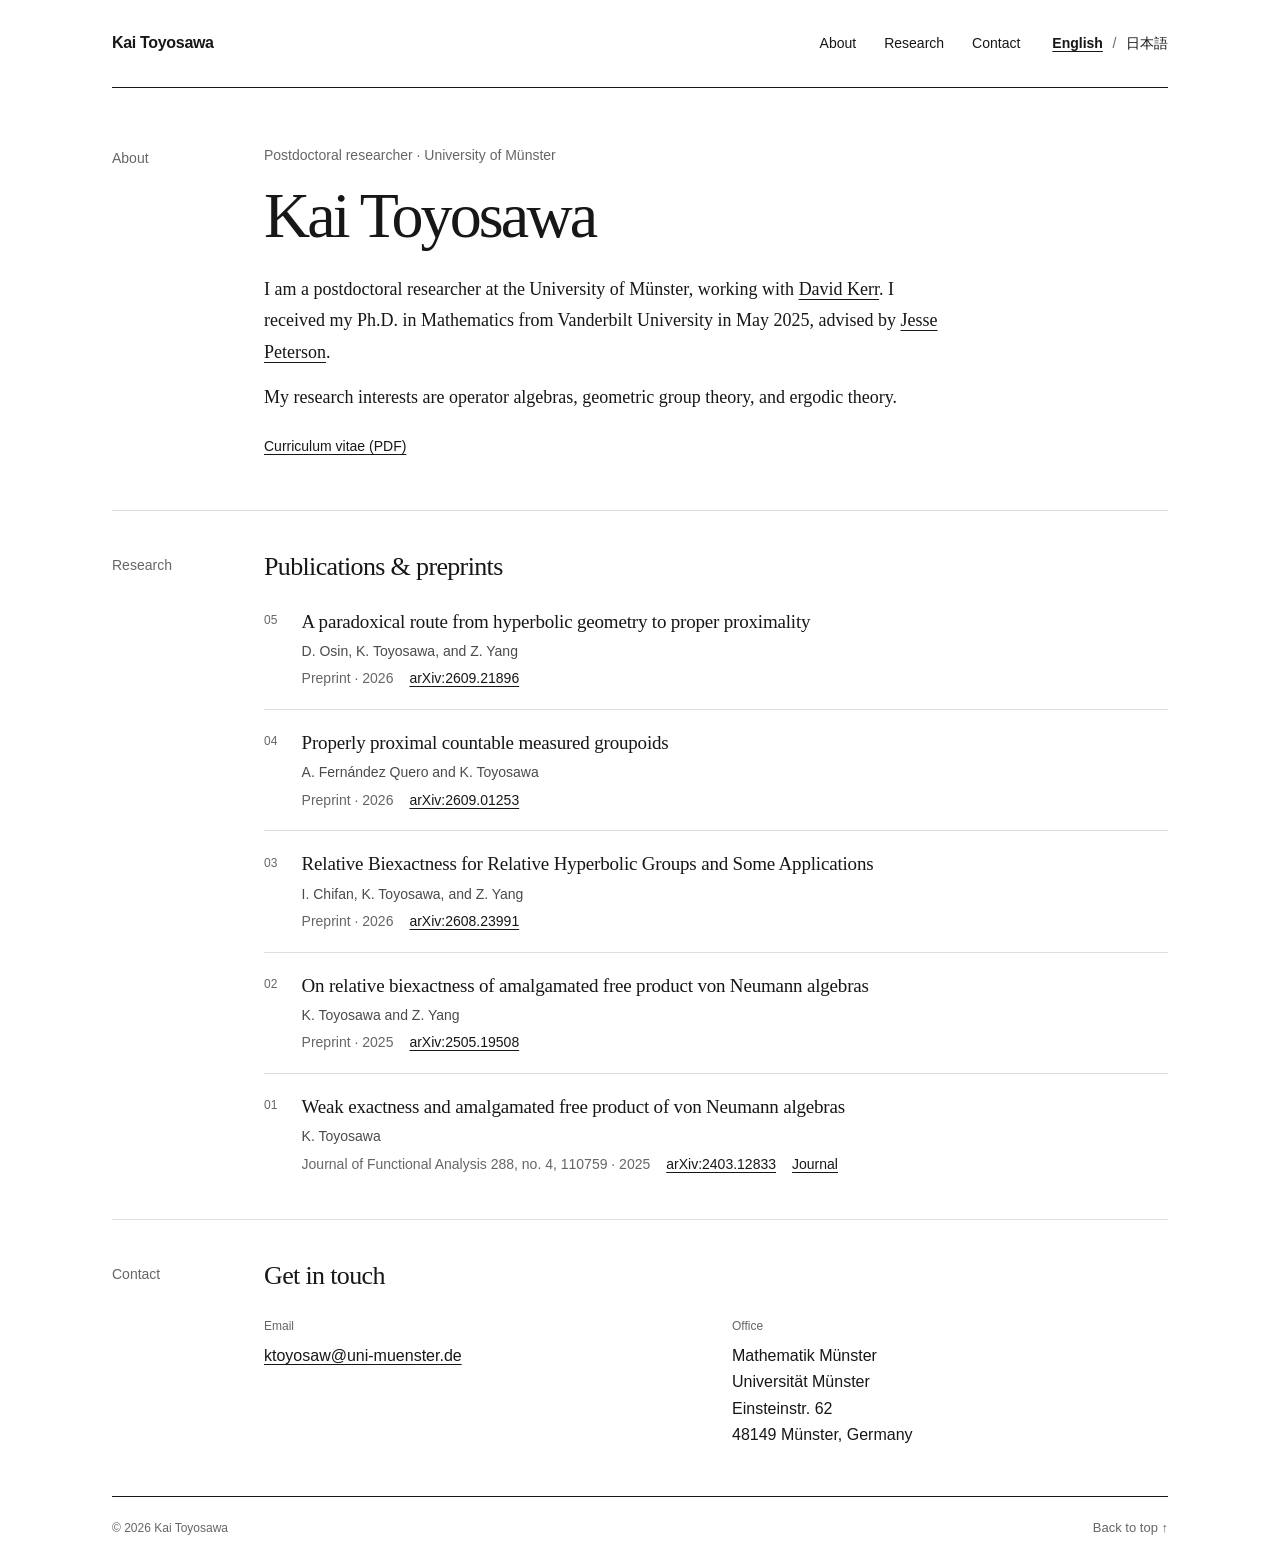
==== index.html @ e0c01a82 "Connect English and Japanese versions with language navigation" ====
<!doctype html>
<html lang="en">
<head>
  <meta charset="utf-8">
  <meta name="viewport" content="width=device-width, initial-scale=1">
  <meta name="description" content="Kai Toyosawa, postdoctoral researcher at the University of Münster. Research in operator algebras, geometric group theory, and ergodic theory.">
  <meta name="color-scheme" content="light">
  <link rel="canonical" href="https://kaitoyosawa.github.io/">
  <link rel="alternate" hreflang="en" href="https://kaitoyosawa.github.io/">
  <link rel="alternate" hreflang="ja" href="https://kaitoyosawa.github.io/ja/">
  <link rel="alternate" hreflang="x-default" href="https://kaitoyosawa.github.io/">
  <title>Kai Toyosawa — Personal website</title>
  <link rel="icon" type="image/svg+xml" href="data:image/svg+xml,%3Csvg xmlns='http://www.w3.org/2000/svg' viewBox='0 0 32 32'%3E%3Crect width='32' height='32' fill='%23111'/%3E%3Cpath d='M9 7v18M23 7L10 18m6-6 8 13' stroke='white' stroke-width='2.5' fill='none'/%3E%3C/svg%3E">
  <link rel="stylesheet" href="styles.css?v=20261014-1">
  <script src="content.js?v=20260924-2" defer></script>
  <script src="site.js?v=20261014-1" defer></script>
</head>
<body>
  <a class="skip-link" href="#main">Skip to content</a>
  <div class="page-shell">
    <header class="site-header">
      <a class="wordmark" href="#about" id="site-name">Kai Toyosawa</a>
      <div class="header-actions">
        <nav aria-label="Main navigation">
          <a href="#about">About</a>
          <a href="#research">Research</a>
          <a href="#contact">Contact</a>
        </nav>
        <nav class="language-switch" aria-label="Language">
          <a href="./" lang="en" hreflang="en" aria-current="page">English</a>
          <span aria-hidden="true">/</span>
          <a href="ja/" lang="ja" hreflang="ja" data-language-link>日本語</a>
        </nav>
      </div>
    </header>
    <main id="main">
      <section id="about" class="intro" aria-labelledby="name">
        <div class="section-label">About</div>
        <div class="section-body">
          <div class="intro-heading">
            <div>
              <p class="eyebrow" id="affiliation">Postdoctoral researcher · University of Münster</p>
              <h1 id="name">Kai Toyosawa</h1>
            </div>
            <img id="portrait" class="portrait" alt="" hidden>
          </div>
          <div class="bio" id="bio">
            <p>I am a postdoctoral researcher at the University of Münster, working with <a href="http://dgkerr.com">David Kerr</a>. I received my Ph.D. in Mathematics from Vanderbilt University in May 2025, advised by <a href="https://www.math.uwaterloo.ca/~j37peter/">Jesse Peterson</a>.</p>
            <p>My research interests are operator algebras, geometric group theory, and ergodic theory.</p>
          </div>
          <div class="profile-links" id="profile-links"><a href="cv.pdf?v=20260924">Curriculum vitae (PDF)</a></div>
        </div>
      </section>
      <section id="research" class="content-section" aria-labelledby="research-heading">
        <div class="section-label">Research</div>
        <div class="section-body">
          <div class="section-title-row">
            <h2 id="research-heading">Publications &amp; preprints</h2>
          </div>
          <ol class="publications" id="publications" reversed>
            <li class="publication"><span class="paper-number" aria-hidden="true">05</span><div><h3>A paradoxical route from hyperbolic geometry to proper proximality</h3><p class="paper-authors">D. Osin, K. Toyosawa, and Z. Yang</p><div class="paper-meta"><span class="paper-venue">Preprint · 2026</span><div class="paper-links"><a href="https://arxiv.org/abs/2609.21896">arXiv:2609.21896</a></div></div></div></li>
            <li class="publication"><span class="paper-number" aria-hidden="true">04</span><div><h3>Properly proximal countable measured groupoids</h3><p class="paper-authors">A. Fernández Quero and K. Toyosawa</p><div class="paper-meta"><span class="paper-venue">Preprint · 2026</span><div class="paper-links"><a href="https://arxiv.org/abs/2609.01253">arXiv:2609.01253</a></div></div></div></li>
            <li class="publication"><span class="paper-number" aria-hidden="true">03</span><div><h3>Relative Biexactness for Relative Hyperbolic Groups and Some Applications</h3><p class="paper-authors">I. Chifan, K. Toyosawa, and Z. Yang</p><div class="paper-meta"><span class="paper-venue">Preprint · 2026</span><div class="paper-links"><a href="https://arxiv.org/abs/2608.23991">arXiv:2608.23991</a></div></div></div></li>
            <li class="publication"><span class="paper-number" aria-hidden="true">02</span><div><h3>On relative biexactness of amalgamated free product von Neumann algebras</h3><p class="paper-authors">K. Toyosawa and Z. Yang</p><div class="paper-meta"><span class="paper-venue">Preprint · 2025</span><div class="paper-links"><a href="https://arxiv.org/abs/2505.19508">arXiv:2505.19508</a></div></div></div></li>
            <li class="publication"><span class="paper-number" aria-hidden="true">01</span><div><h3>Weak exactness and amalgamated free product of von Neumann algebras</h3><p class="paper-authors">K. Toyosawa</p><div class="paper-meta"><span class="paper-venue">Journal of Functional Analysis 288, no. 4, 110759 · 2025</span><div class="paper-links"><a href="https://arxiv.org/abs/2403.12833">arXiv:2403.12833</a><a href="https://doi.org/10.1016/j.jfa.2024.110759">Journal</a></div></div></div></li>
          </ol>
        </div>
      </section>
      <section id="contact" class="content-section contact-section" aria-labelledby="contact-heading">
        <div class="section-label">Contact</div>
        <div class="section-body">
          <h2 id="contact-heading">Get in touch</h2>
          <div class="contact-grid" id="contact-details">
            <div><span class="contact-label">Email</span><p><a href="mailto:ktoyosaw@uni-muenster.de">ktoyosaw@uni-muenster.de</a></p></div>
            <div><span class="contact-label">Office</span><p>Mathematik Münster<br>Universität Münster<br>Einsteinstr. 62<br>48149 Münster, Germany</p></div>
          </div>
        </div>
      </section>
    </main>
    <footer class="site-footer">
      <span id="copyright">© 2026 Kai Toyosawa</span>
      <span class="draft-note" id="draft-note" hidden>Design draft · Sample text</span>
      <a href="#about">Back to top <span aria-hidden="true">↑</span></a>
    </footer>
  </div>
</body>
</html>
---- styles.css ----
:root{--ink:#171717;--muted:#666;--rule:#dedede;--paper:#fff;--serif:Georgia,'Times New Roman',serif;--sans:Arial,Helvetica,sans-serif;--label-width:7rem;--column-gap:2.5rem}
*{box-sizing:border-box}
html{scroll-behavior:smooth;scroll-padding-top:1.5rem}
body{margin:0;background:var(--paper);color:var(--ink);font-family:var(--sans);font-size:1rem;line-height:1.65;-webkit-font-smoothing:antialiased}
a{color:inherit;text-underline-offset:.2em;text-decoration-thickness:1px}
a:hover{text-decoration-thickness:2px}
a:focus-visible{outline:2px solid var(--ink);outline-offset:4px}
::selection{background:var(--ink);color:var(--paper)}
[hidden]{display:none!important}
.skip-link{position:absolute;left:1rem;top:-5rem;background:var(--ink);color:#fff;padding:.75rem 1rem;z-index:2}
.skip-link:focus{top:1rem}
.page-shell{width:min(100% - 5rem,66rem);margin:0 auto}
.site-header{min-height:5.5rem;display:flex;align-items:center;justify-content:space-between;gap:2rem;border-bottom:1px solid var(--ink)}
.wordmark{font-size:1rem;font-weight:600;text-decoration:none;letter-spacing:-.02em}
nav{display:flex;gap:1.75rem;font-size:.875rem}
nav a{text-decoration:none;padding:.5rem 0}
nav a:hover{text-decoration:underline}
.header-actions{display:flex;align-items:center;justify-content:flex-end;gap:1rem 2rem;flex-wrap:wrap}
.language-switch{gap:.6rem;align-items:center;white-space:nowrap}
.language-switch span{color:var(--muted)}
.language-switch a[aria-current="page"]{font-weight:600;text-decoration:underline}
html:lang(ja){--sans:Arial,Helvetica,'Yu Gothic','Hiragino Kaku Gothic ProN',Meiryo,sans-serif;--serif:Georgia,'Times New Roman','Yu Mincho','Hiragino Mincho ProN',serif}
html:lang(ja) .bio{line-height:1.95;line-break:strict;overflow-wrap:anywhere}
html:lang(ja) h1,html:lang(ja) h2{letter-spacing:0}
.intro,.content-section{display:grid;grid-template-columns:var(--label-width) minmax(0,1fr);column-gap:var(--column-gap)}
.intro{padding:3.5rem 0 3.25rem}
.section-label{font-size:.875rem;display:flex;gap:1rem;align-items:baseline;padding-top:.2rem;color:var(--muted)}
.section-body{min-width:0}
.intro-heading{display:flex;align-items:flex-start;justify-content:space-between;gap:1.5rem}
.eyebrow{margin:0 0 .85rem;font-size:.875rem;color:var(--muted)}
h1{font-family:var(--serif);font-weight:400;font-size:clamp(2.625rem,5.2vw,4rem);line-height:1.08;letter-spacing:-.045em;margin:0 0 1.5rem;overflow-wrap:anywhere}
.portrait{width:6.75rem;aspect-ratio:4/5;object-fit:cover;filter:grayscale(100%);flex-shrink:0}
.bio{font-family:var(--serif);font-size:1.125rem;line-height:1.75;max-width:43rem}
.bio p{margin:0 0 .85rem}.bio p:last-child{margin-bottom:0}
.profile-links{display:flex;flex-wrap:wrap;gap:.45rem 1.25rem;font-size:.875rem;margin-top:1.35rem}
.content-section{padding:2.5rem 0 2.75rem;border-top:1px solid var(--rule)}
h2{font-family:var(--serif);font-size:1.625rem;font-weight:400;letter-spacing:-.025em;line-height:1.25;margin:0 0 1.5rem}
.publications{list-style:none;padding:0;margin:0}
.publication{display:grid;grid-template-columns:1.45rem minmax(0,1fr);gap:.9rem;padding:1.2rem 0;border-top:1px solid var(--rule)}
.publication:first-child{padding-top:0;border-top:0}
.publication:last-child{padding-bottom:0}
.paper-number{color:var(--muted);font-size:.75rem;padding-top:.2rem;font-variant-numeric:tabular-nums}
h3{font-family:var(--serif);font-weight:400;font-size:1.1875rem;line-height:1.45;margin:0 0 .35rem;letter-spacing:-.01em;overflow-wrap:anywhere}
.publication p{margin:.25rem 0;font-size:.875rem;line-height:1.55;overflow-wrap:anywhere}
.paper-authors{color:#4b4b4b}.paper-venue{color:var(--muted)}
.paper-meta{display:flex;flex-wrap:wrap;align-items:baseline;gap:.25rem 1rem;margin-top:.3rem;font-size:.875rem;line-height:1.6;overflow-wrap:anywhere}
.paper-links{display:flex;flex-wrap:wrap;gap:.25rem 1rem;margin:0;font-size:inherit;line-height:inherit}
.contact-section{padding-bottom:3rem}
.contact-grid{display:grid;grid-template-columns:1fr 1fr;gap:2rem}
.contact-label{display:block;font-size:.75rem;color:var(--muted);margin-bottom:.4rem}
.contact-grid p{margin:0;font-size:1rem;overflow-wrap:anywhere;white-space:pre-line}
.site-footer{border-top:1px solid var(--ink);padding:1.25rem 0 1.75rem;display:flex;justify-content:space-between;align-items:baseline;gap:1rem;flex-wrap:wrap;font-size:.75rem;color:var(--muted)}
.site-footer a{text-decoration:none;font-size:.8125rem}.site-footer a:hover{text-decoration:underline}
.draft-note{border:1px solid var(--rule);padding:.15rem .5rem}
@media(max-width:800px){:root{--label-width:5rem;--column-gap:1.5rem}.page-shell{width:calc(100% - 3rem)}.intro{padding-top:3rem}.contact-grid{gap:1.5rem}.portrait{width:5.5rem}}
@media(max-width:600px){html{scroll-padding-top:1rem}.page-shell{width:calc(100% - 2.5rem)}.site-header{min-height:5rem;gap:.5rem 1rem;flex-wrap:wrap;padding:1rem 0}nav{gap:1.2rem;font-size:.875rem}.intro,.content-section{grid-template-columns:1fr;row-gap:1.1rem}.intro{padding:2.25rem 0 2.5rem}.section-label{gap:.75rem;padding-top:0}.intro-heading{gap:1rem}h1{font-size:3rem;margin-bottom:1.35rem}.eyebrow{font-size:.875rem;margin-bottom:.75rem}h2{font-size:1.5rem;margin-bottom:1.25rem}.content-section{padding:2rem 0 2.25rem}.publication{gap:.6rem;grid-template-columns:1.2rem minmax(0,1fr);padding:1.1rem 0}.paper-meta{column-gap:.75rem}.contact-grid{grid-template-columns:1fr;gap:1.5rem}.site-footer{gap:.75rem}.draft-note{order:3}.portrait{width:4.5rem}}
@media(prefers-reduced-motion:reduce){html{scroll-behavior:auto}}
@media(max-width:600px){.header-actions{width:100%;justify-content:space-between;gap:.5rem 1rem}.language-switch{gap:.5rem}}
@media print{.page-shell{width:100%}nav,.skip-link,.site-footer a,.draft-note{display:none}.site-header{min-height:3rem}.intro{padding:1.5rem 0}.content-section{padding:1rem 0}.publication{break-inside:avoid}a{text-decoration:none}}
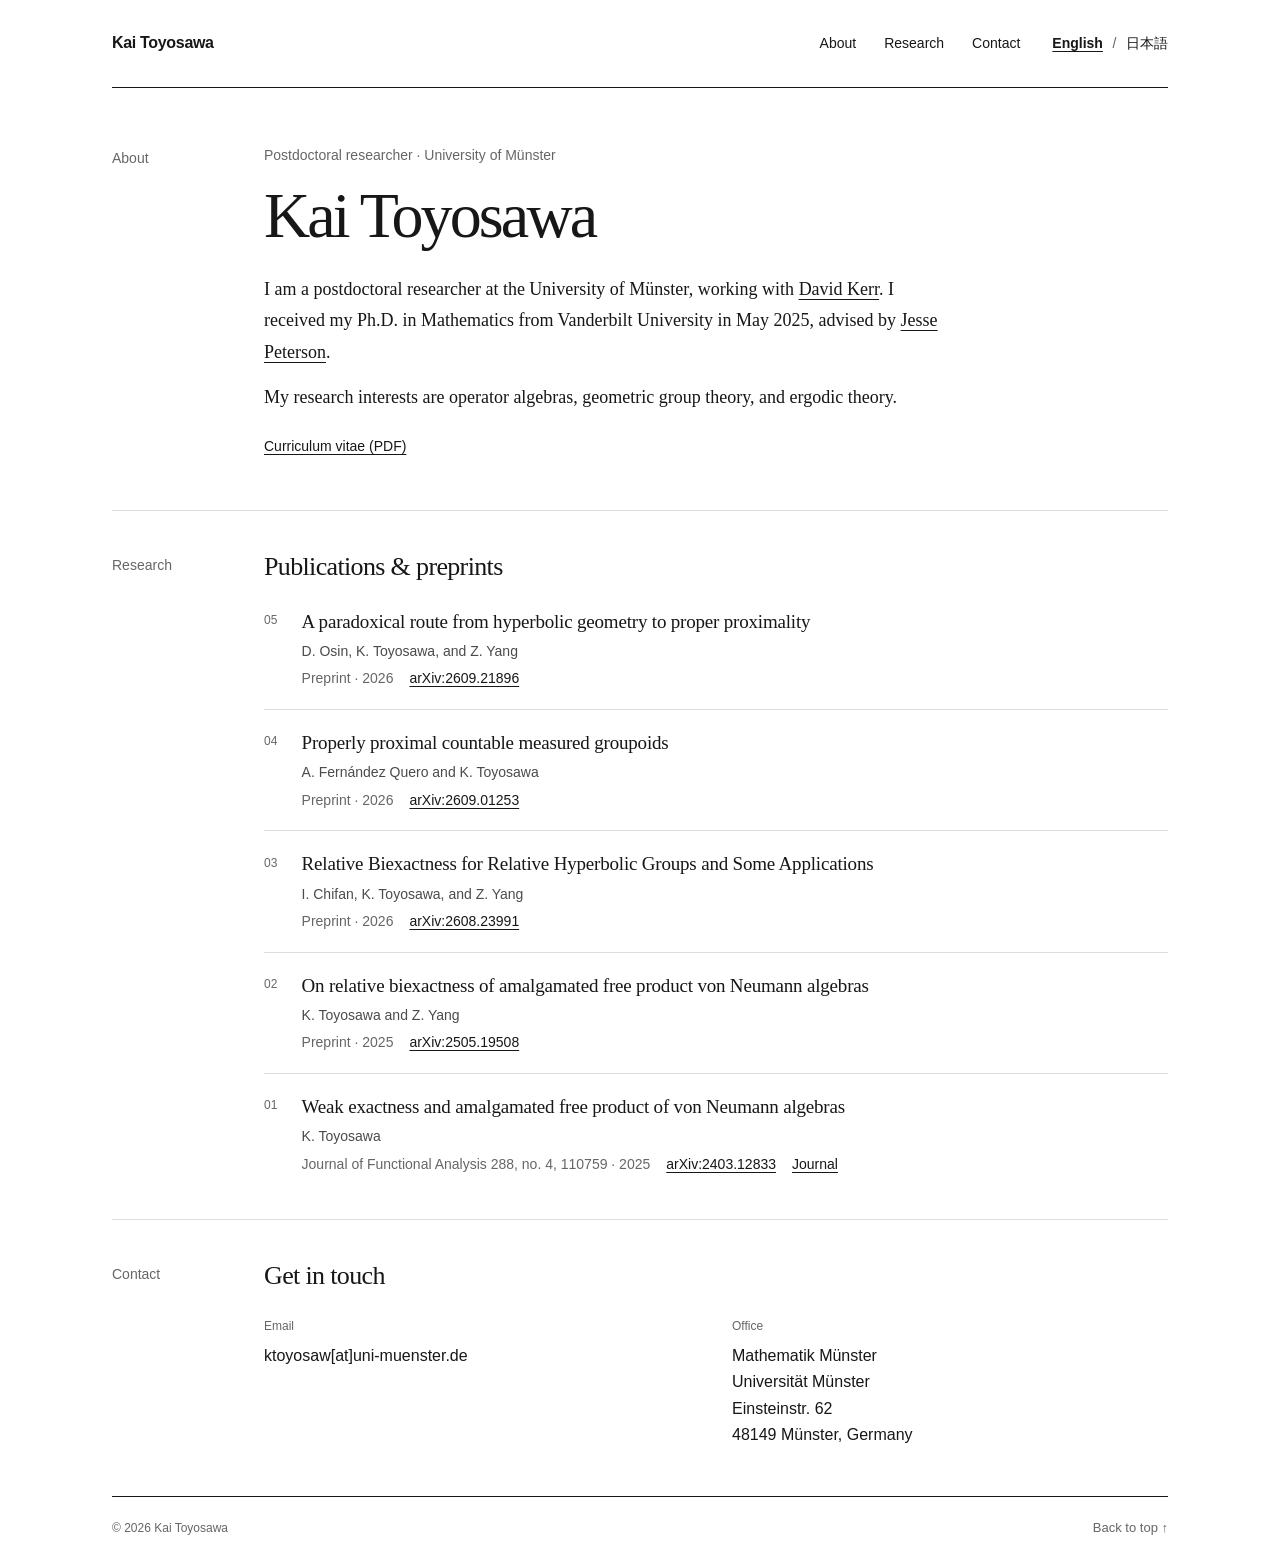
==== commit 4ca25178: "Display contact email using [at] as plain text" ====
--- a/index.html
+++ b/index.html
@@ -11,9 +11,9 @@
   <link rel="alternate" hreflang="x-default" href="https://kaitoyosawa.github.io/">
   <title>Kai Toyosawa — Personal website</title>
   <link rel="icon" type="image/svg+xml" href="data:image/svg+xml,%3Csvg xmlns='http://www.w3.org/2000/svg' viewBox='0 0 32 32'%3E%3Crect width='32' height='32' fill='%23111'/%3E%3Cpath d='M9 7v18M23 7L10 18m6-6 8 13' stroke='white' stroke-width='2.5' fill='none'/%3E%3C/svg%3E">
-  <link rel="stylesheet" href="styles.css?v=20261014-1">
-  <script src="content.js?v=20260924-2" defer></script>
-  <script src="site.js?v=20261014-1" defer></script>
+  <link rel="stylesheet" href="styles.css?v=e0c01a8">
+  <script src="content.js?v=20261014-email" defer></script>
+  <script src="site.js?v=20261014-email" defer></script>
 </head>
 <body>
   <a class="skip-link" href="#main">Skip to content</a>
@@ -71,7 +71,7 @@
         <div class="section-body">
           <h2 id="contact-heading">Get in touch</h2>
           <div class="contact-grid" id="contact-details">
-            <div><span class="contact-label">Email</span><p><a href="mailto:ktoyosaw@uni-muenster.de">ktoyosaw@uni-muenster.de</a></p></div>
+            <div><span class="contact-label">Email</span><p>ktoyosaw[at]uni-muenster.de</p></div>
             <div><span class="contact-label">Office</span><p>Mathematik Münster<br>Universität Münster<br>Einsteinstr. 62<br>48149 Münster, Germany</p></div>
           </div>
         </div>
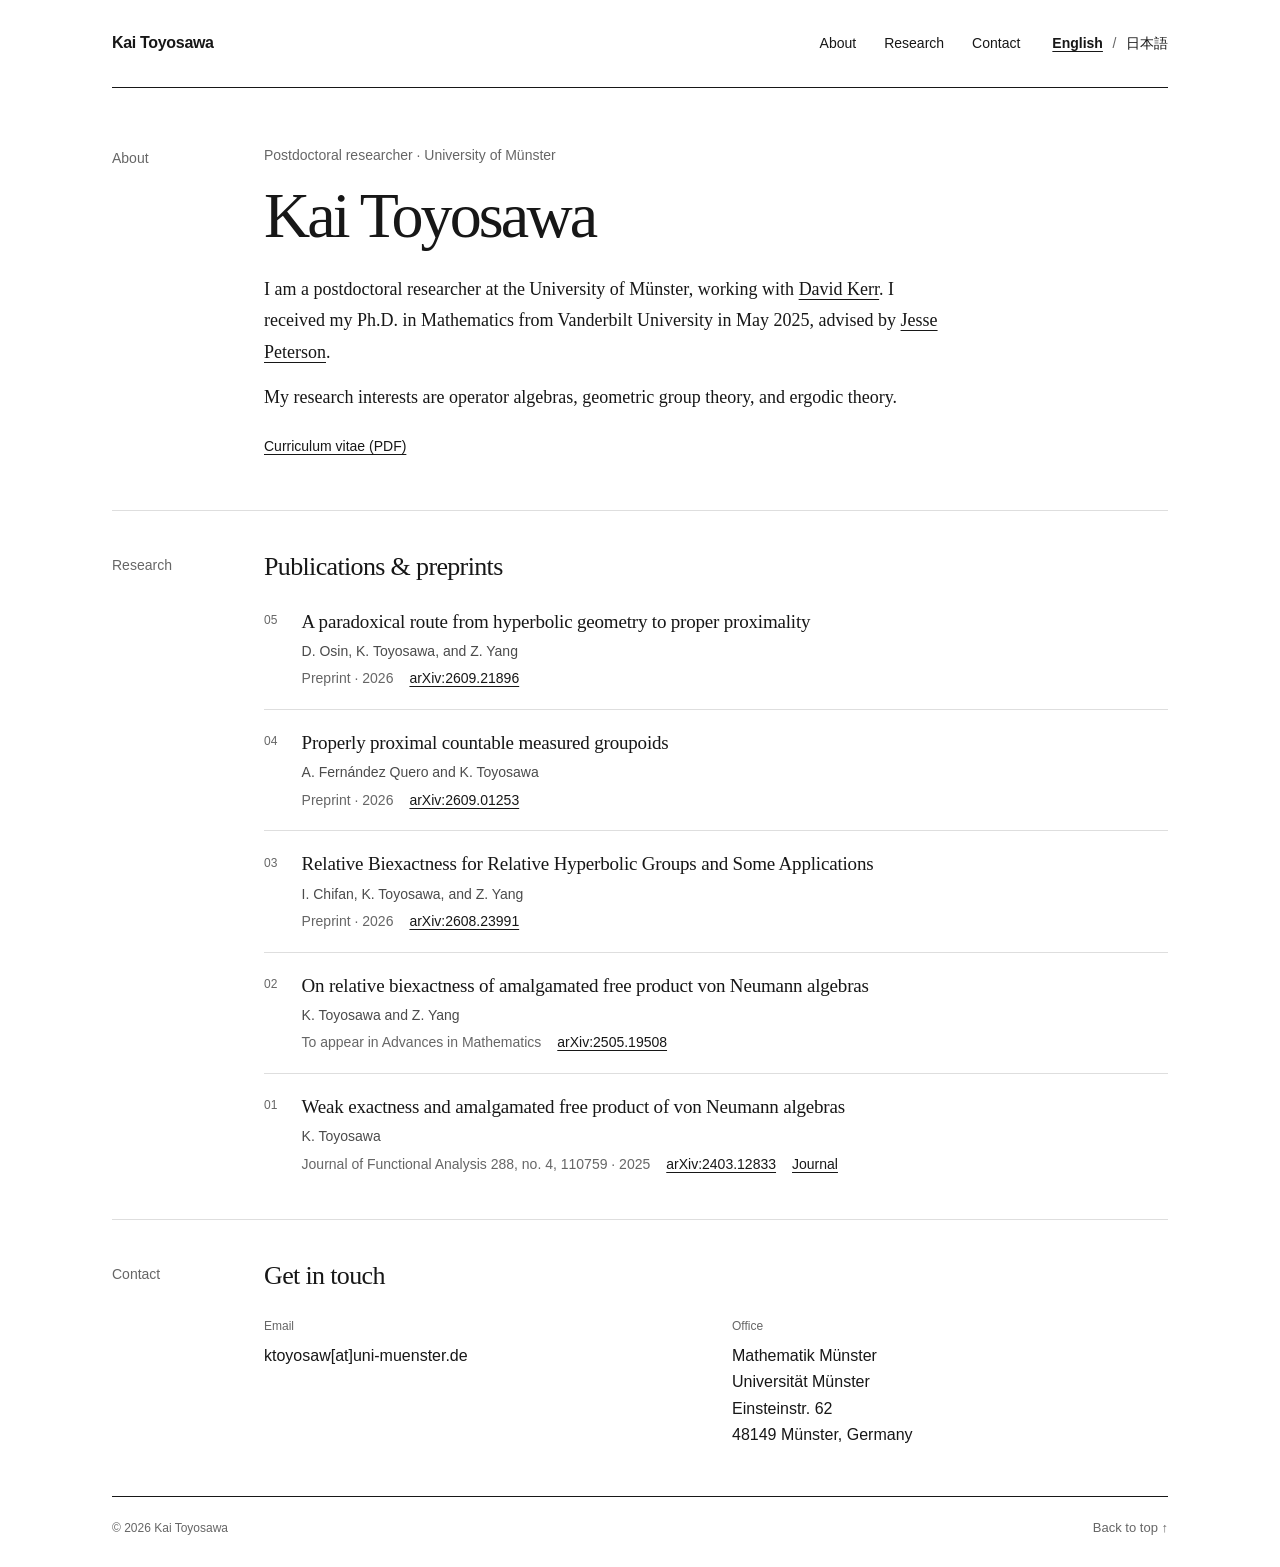
==== commit dcbb8e8b: "Mark relative biexactness paper as to appear" ====
--- a/index.html
+++ b/index.html
@@ -12,7 +12,7 @@
   <title>Kai Toyosawa — Personal website</title>
   <link rel="icon" type="image/svg+xml" href="data:image/svg+xml,%3Csvg xmlns='http://www.w3.org/2000/svg' viewBox='0 0 32 32'%3E%3Crect width='32' height='32' fill='%23111'/%3E%3Cpath d='M9 7v18M23 7L10 18m6-6 8 13' stroke='white' stroke-width='2.5' fill='none'/%3E%3C/svg%3E">
   <link rel="stylesheet" href="styles.css?v=e0c01a8">
-  <script src="content.js?v=20261014-email" defer></script>
+  <script src="content.js?v=20261015-advances" defer></script>
   <script src="site.js?v=20261014-email" defer></script>
 </head>
 <body>
@@ -61,7 +61,7 @@
             <li class="publication"><span class="paper-number" aria-hidden="true">05</span><div><h3>A paradoxical route from hyperbolic geometry to proper proximality</h3><p class="paper-authors">D. Osin, K. Toyosawa, and Z. Yang</p><div class="paper-meta"><span class="paper-venue">Preprint · 2026</span><div class="paper-links"><a href="https://arxiv.org/abs/2609.21896">arXiv:2609.21896</a></div></div></div></li>
             <li class="publication"><span class="paper-number" aria-hidden="true">04</span><div><h3>Properly proximal countable measured groupoids</h3><p class="paper-authors">A. Fernández Quero and K. Toyosawa</p><div class="paper-meta"><span class="paper-venue">Preprint · 2026</span><div class="paper-links"><a href="https://arxiv.org/abs/2609.01253">arXiv:2609.01253</a></div></div></div></li>
             <li class="publication"><span class="paper-number" aria-hidden="true">03</span><div><h3>Relative Biexactness for Relative Hyperbolic Groups and Some Applications</h3><p class="paper-authors">I. Chifan, K. Toyosawa, and Z. Yang</p><div class="paper-meta"><span class="paper-venue">Preprint · 2026</span><div class="paper-links"><a href="https://arxiv.org/abs/2608.23991">arXiv:2608.23991</a></div></div></div></li>
-            <li class="publication"><span class="paper-number" aria-hidden="true">02</span><div><h3>On relative biexactness of amalgamated free product von Neumann algebras</h3><p class="paper-authors">K. Toyosawa and Z. Yang</p><div class="paper-meta"><span class="paper-venue">Preprint · 2025</span><div class="paper-links"><a href="https://arxiv.org/abs/2505.19508">arXiv:2505.19508</a></div></div></div></li>
+            <li class="publication"><span class="paper-number" aria-hidden="true">02</span><div><h3>On relative biexactness of amalgamated free product von Neumann algebras</h3><p class="paper-authors">K. Toyosawa and Z. Yang</p><div class="paper-meta"><span class="paper-venue">To appear in Advances in Mathematics</span><div class="paper-links"><a href="https://arxiv.org/abs/2505.19508">arXiv:2505.19508</a></div></div></div></li>
             <li class="publication"><span class="paper-number" aria-hidden="true">01</span><div><h3>Weak exactness and amalgamated free product of von Neumann algebras</h3><p class="paper-authors">K. Toyosawa</p><div class="paper-meta"><span class="paper-venue">Journal of Functional Analysis 288, no. 4, 110759 · 2025</span><div class="paper-links"><a href="https://arxiv.org/abs/2403.12833">arXiv:2403.12833</a><a href="https://doi.org/10.1016/j.jfa.2024.110759">Journal</a></div></div></div></li>
           </ol>
         </div>
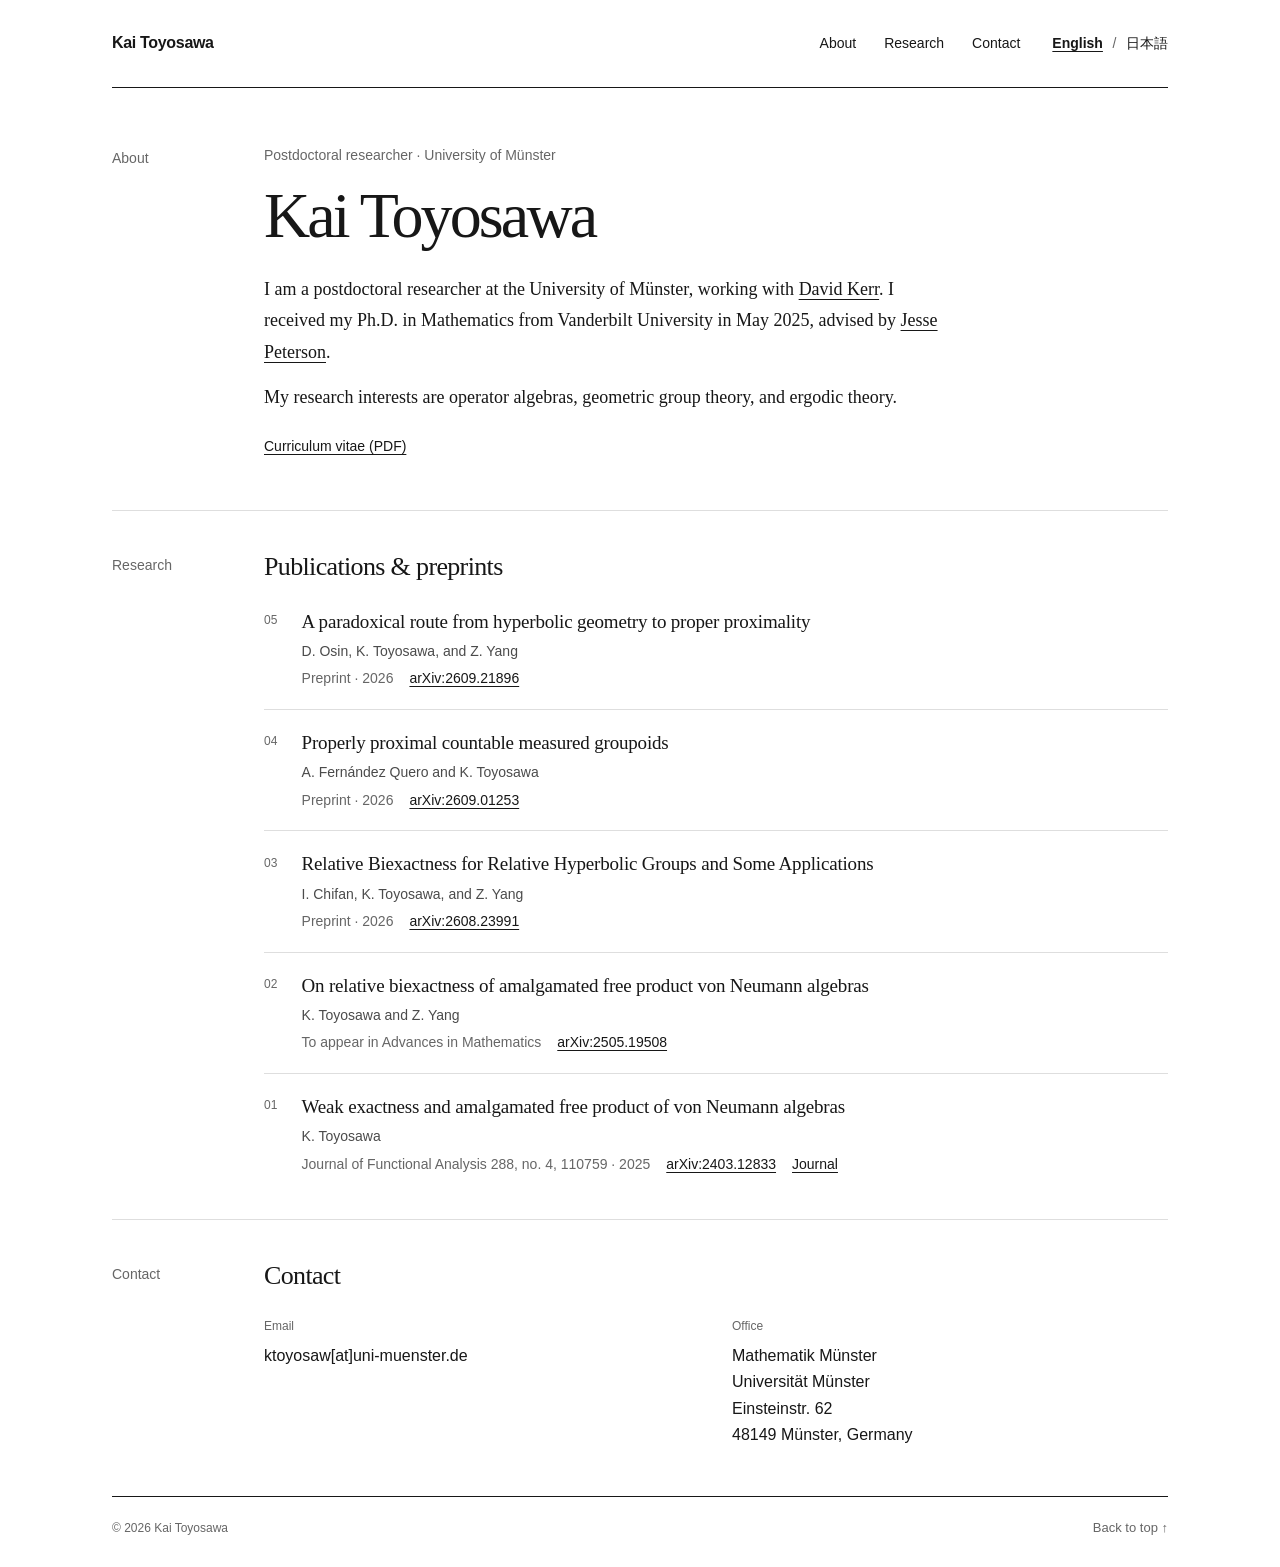
==== commit 0ac6b00d: "Use a neutral Contact heading on the English page" ====
--- a/index.html
+++ b/index.html
@@ -69,7 +69,7 @@
       <section id="contact" class="content-section contact-section" aria-labelledby="contact-heading">
         <div class="section-label">Contact</div>
         <div class="section-body">
-          <h2 id="contact-heading">Get in touch</h2>
+          <h2 id="contact-heading">Contact</h2>
           <div class="contact-grid" id="contact-details">
             <div><span class="contact-label">Email</span><p>ktoyosaw[at]uni-muenster.de</p></div>
             <div><span class="contact-label">Office</span><p>Mathematik Münster<br>Universität Münster<br>Einsteinstr. 62<br>48149 Münster, Germany</p></div>
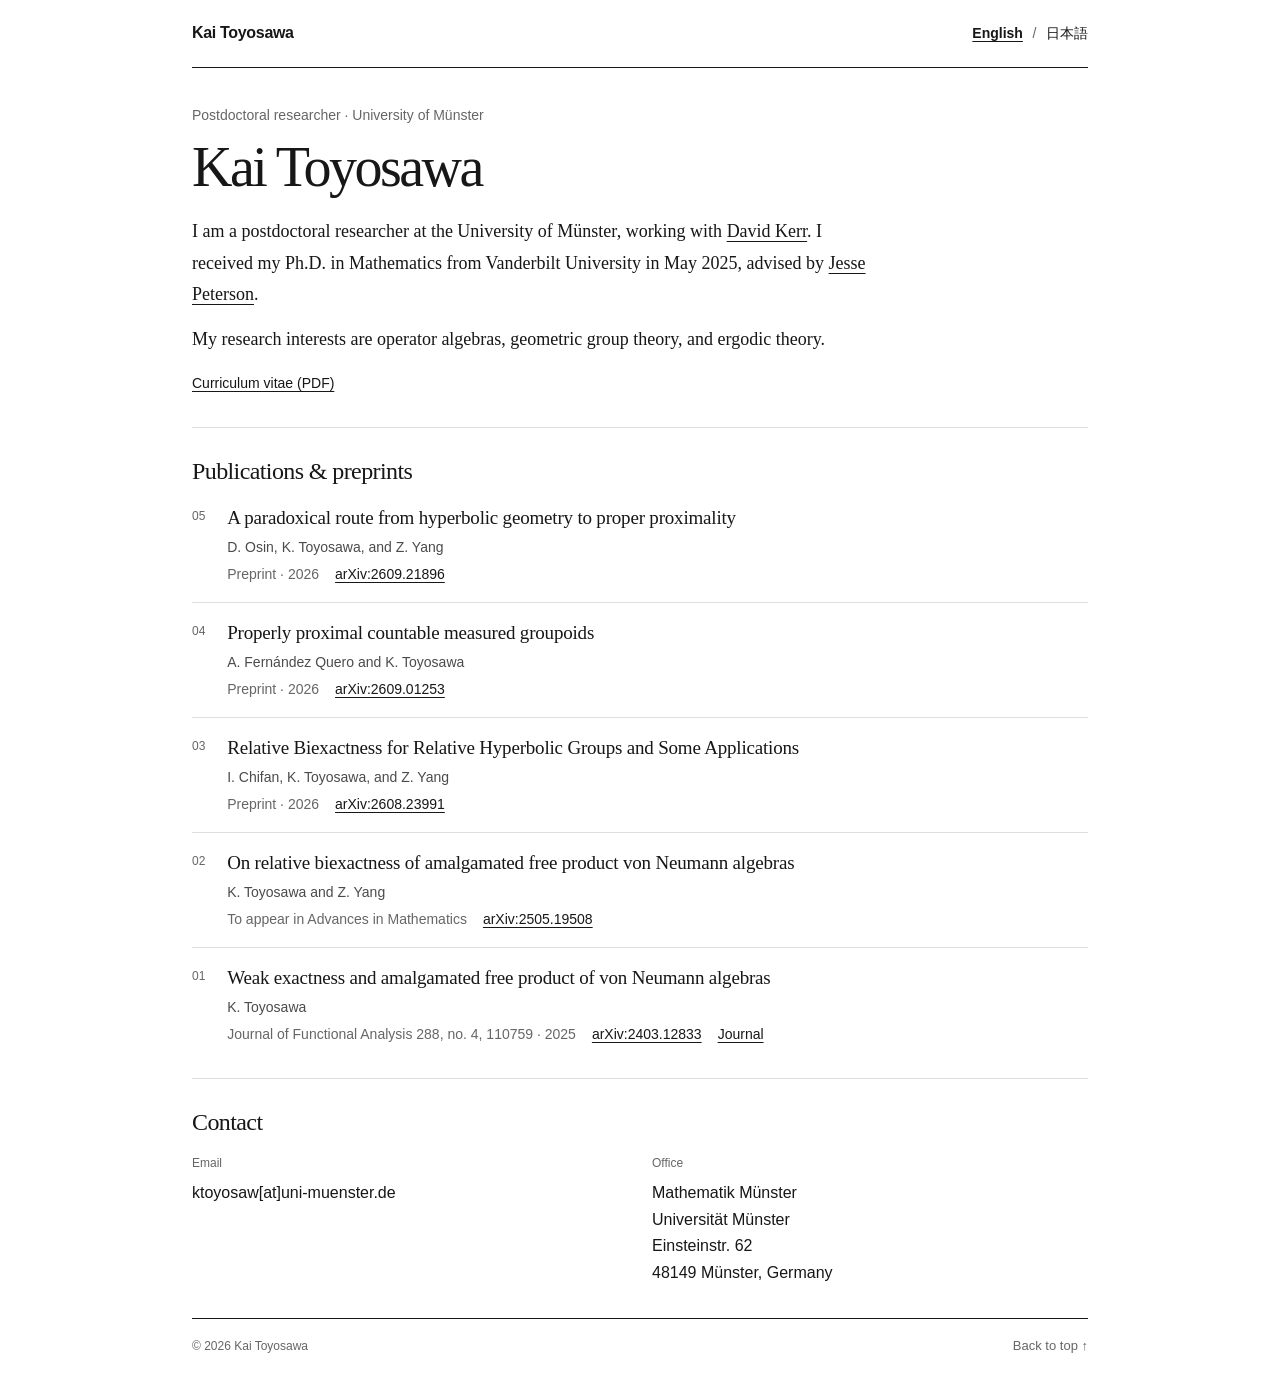
==== commit 660d60e5: "Simplify website layout and navigation" ====
--- a/index.html
+++ b/index.html
@@ -11,9 +11,9 @@
   <link rel="alternate" hreflang="x-default" href="https://kaitoyosawa.github.io/">
   <title>Kai Toyosawa — Personal website</title>
   <link rel="icon" type="image/svg+xml" href="data:image/svg+xml,%3Csvg xmlns='http://www.w3.org/2000/svg' viewBox='0 0 32 32'%3E%3Crect width='32' height='32' fill='%23111'/%3E%3Cpath d='M9 7v18M23 7L10 18m6-6 8 13' stroke='white' stroke-width='2.5' fill='none'/%3E%3C/svg%3E">
-  <link rel="stylesheet" href="styles.css?v=e0c01a8">
-  <script src="content.js?v=20261015-advances" defer></script>
-  <script src="site.js?v=20261014-email" defer></script>
+  <link rel="stylesheet" href="styles.css?v=20261022-compact">
+  <script src="content.js?v=20261022-compact" defer></script>
+  <script src="site.js?v=20261022-compact" defer></script>
 </head>
 <body>
   <a class="skip-link" href="#main">Skip to content</a>
@@ -21,11 +21,6 @@
     <header class="site-header">
       <a class="wordmark" href="#about" id="site-name">Kai Toyosawa</a>
       <div class="header-actions">
-        <nav aria-label="Main navigation">
-          <a href="#about">About</a>
-          <a href="#research">Research</a>
-          <a href="#contact">Contact</a>
-        </nav>
         <nav class="language-switch" aria-label="Language">
           <a href="./" lang="en" hreflang="en" aria-current="page">English</a>
           <span aria-hidden="true">/</span>
@@ -35,7 +30,6 @@
     </header>
     <main id="main">
       <section id="about" class="intro" aria-labelledby="name">
-        <div class="section-label">About</div>
         <div class="section-body">
           <div class="intro-heading">
             <div>
@@ -48,11 +42,10 @@
             <p>I am a postdoctoral researcher at the University of Münster, working with <a href="http://dgkerr.com">David Kerr</a>. I received my Ph.D. in Mathematics from Vanderbilt University in May 2025, advised by <a href="https://www.math.uwaterloo.ca/~j37peter/">Jesse Peterson</a>.</p>
             <p>My research interests are operator algebras, geometric group theory, and ergodic theory.</p>
           </div>
-          <div class="profile-links" id="profile-links"><a href="cv.pdf?v=20260924">Curriculum vitae (PDF)</a></div>
+          <div class="profile-links" id="profile-links"><a href="cv.pdf">Curriculum vitae (PDF)</a></div>
         </div>
       </section>
       <section id="research" class="content-section" aria-labelledby="research-heading">
-        <div class="section-label">Research</div>
         <div class="section-body">
           <div class="section-title-row">
             <h2 id="research-heading">Publications &amp; preprints</h2>
@@ -67,7 +60,6 @@
         </div>
       </section>
       <section id="contact" class="content-section contact-section" aria-labelledby="contact-heading">
-        <div class="section-label">Contact</div>
         <div class="section-body">
           <h2 id="contact-heading">Contact</h2>
           <div class="contact-grid" id="contact-details">
--- a/styles.css
+++ b/styles.css
@@ -1,4 +1,4 @@
-:root{--ink:#171717;--muted:#666;--rule:#dedede;--paper:#fff;--serif:Georgia,'Times New Roman',serif;--sans:Arial,Helvetica,sans-serif;--label-width:7rem;--column-gap:2.5rem}
+:root{--ink:#171717;--muted:#666;--rule:#dedede;--paper:#fff;--serif:Georgia,'Times New Roman',serif;--sans:Arial,Helvetica,sans-serif}
 *{box-sizing:border-box}
 html{scroll-behavior:smooth;scroll-padding-top:1.5rem}
 body{margin:0;background:var(--paper);color:var(--ink);font-family:var(--sans);font-size:1rem;line-height:1.65;-webkit-font-smoothing:antialiased}
@@ -9,34 +9,32 @@
 [hidden]{display:none!important}
 .skip-link{position:absolute;left:1rem;top:-5rem;background:var(--ink);color:#fff;padding:.75rem 1rem;z-index:2}
 .skip-link:focus{top:1rem}
-.page-shell{width:min(100% - 5rem,66rem);margin:0 auto}
-.site-header{min-height:5.5rem;display:flex;align-items:center;justify-content:space-between;gap:2rem;border-bottom:1px solid var(--ink)}
+.page-shell{width:min(100% - 4rem,56rem);margin:0 auto}
+.site-header{min-height:4.25rem;display:flex;align-items:center;justify-content:space-between;gap:1rem;border-bottom:1px solid var(--ink)}
 .wordmark{font-size:1rem;font-weight:600;text-decoration:none;letter-spacing:-.02em}
 nav{display:flex;gap:1.75rem;font-size:.875rem}
 nav a{text-decoration:none;padding:.5rem 0}
 nav a:hover{text-decoration:underline}
-.header-actions{display:flex;align-items:center;justify-content:flex-end;gap:1rem 2rem;flex-wrap:wrap}
+.header-actions{display:flex;align-items:center;justify-content:flex-end}
 .language-switch{gap:.6rem;align-items:center;white-space:nowrap}
 .language-switch span{color:var(--muted)}
 .language-switch a[aria-current="page"]{font-weight:600;text-decoration:underline}
 html:lang(ja){--sans:Arial,Helvetica,'Yu Gothic','Hiragino Kaku Gothic ProN',Meiryo,sans-serif;--serif:Georgia,'Times New Roman','Yu Mincho','Hiragino Mincho ProN',serif}
 html:lang(ja) .bio{line-height:1.95;line-break:strict;overflow-wrap:anywhere}
 html:lang(ja) h1,html:lang(ja) h2{letter-spacing:0}
-.intro,.content-section{display:grid;grid-template-columns:var(--label-width) minmax(0,1fr);column-gap:var(--column-gap)}
-.intro{padding:3.5rem 0 3.25rem}
-.section-label{font-size:.875rem;display:flex;gap:1rem;align-items:baseline;padding-top:.2rem;color:var(--muted)}
+.intro{padding:2.25rem 0 2rem}
 .section-body{min-width:0}
 .intro-heading{display:flex;align-items:flex-start;justify-content:space-between;gap:1.5rem}
-.eyebrow{margin:0 0 .85rem;font-size:.875rem;color:var(--muted)}
-h1{font-family:var(--serif);font-weight:400;font-size:clamp(2.625rem,5.2vw,4rem);line-height:1.08;letter-spacing:-.045em;margin:0 0 1.5rem;overflow-wrap:anywhere}
+.eyebrow{margin:0 0 .65rem;font-size:.875rem;color:var(--muted)}
+h1{font-family:var(--serif);font-weight:400;font-size:clamp(2.5rem,5.2vw,3.5rem);line-height:1.08;letter-spacing:-.045em;margin:0 0 1.15rem;overflow-wrap:anywhere}
 .portrait{width:6.75rem;aspect-ratio:4/5;object-fit:cover;filter:grayscale(100%);flex-shrink:0}
 .bio{font-family:var(--serif);font-size:1.125rem;line-height:1.75;max-width:43rem}
 .bio p{margin:0 0 .85rem}.bio p:last-child{margin-bottom:0}
-.profile-links{display:flex;flex-wrap:wrap;gap:.45rem 1.25rem;font-size:.875rem;margin-top:1.35rem}
-.content-section{padding:2.5rem 0 2.75rem;border-top:1px solid var(--rule)}
-h2{font-family:var(--serif);font-size:1.625rem;font-weight:400;letter-spacing:-.025em;line-height:1.25;margin:0 0 1.5rem}
+.profile-links{display:flex;flex-wrap:wrap;gap:.45rem 1.25rem;font-size:.875rem;margin-top:1rem}
+.content-section{padding:1.75rem 0 2rem;border-top:1px solid var(--rule)}
+h2{font-family:var(--serif);font-size:1.5rem;font-weight:400;letter-spacing:-.025em;line-height:1.25;margin:0 0 1.1rem}
 .publications{list-style:none;padding:0;margin:0}
-.publication{display:grid;grid-template-columns:1.45rem minmax(0,1fr);gap:.9rem;padding:1.2rem 0;border-top:1px solid var(--rule)}
+.publication{display:grid;grid-template-columns:1.45rem minmax(0,1fr);gap:.75rem;padding:1rem 0;border-top:1px solid var(--rule)}
 .publication:first-child{padding-top:0;border-top:0}
 .publication:last-child{padding-bottom:0}
 .paper-number{color:var(--muted);font-size:.75rem;padding-top:.2rem;font-variant-numeric:tabular-nums}
@@ -45,15 +43,14 @@
 .paper-authors{color:#4b4b4b}.paper-venue{color:var(--muted)}
 .paper-meta{display:flex;flex-wrap:wrap;align-items:baseline;gap:.25rem 1rem;margin-top:.3rem;font-size:.875rem;line-height:1.6;overflow-wrap:anywhere}
 .paper-links{display:flex;flex-wrap:wrap;gap:.25rem 1rem;margin:0;font-size:inherit;line-height:inherit}
-.contact-section{padding-bottom:3rem}
-.contact-grid{display:grid;grid-template-columns:1fr 1fr;gap:2rem}
+.contact-grid{display:grid;grid-template-columns:minmax(0,1fr) minmax(0,1fr);gap:1.5rem}
 .contact-label{display:block;font-size:.75rem;color:var(--muted);margin-bottom:.4rem}
 .contact-grid p{margin:0;font-size:1rem;overflow-wrap:anywhere;white-space:pre-line}
-.site-footer{border-top:1px solid var(--ink);padding:1.25rem 0 1.75rem;display:flex;justify-content:space-between;align-items:baseline;gap:1rem;flex-wrap:wrap;font-size:.75rem;color:var(--muted)}
+.site-footer{border-top:1px solid var(--ink);padding:1rem 0 1.25rem;display:flex;justify-content:space-between;align-items:baseline;gap:1rem;flex-wrap:wrap;font-size:.75rem;color:var(--muted)}
 .site-footer a{text-decoration:none;font-size:.8125rem}.site-footer a:hover{text-decoration:underline}
 .draft-note{border:1px solid var(--rule);padding:.15rem .5rem}
-@media(max-width:800px){:root{--label-width:5rem;--column-gap:1.5rem}.page-shell{width:calc(100% - 3rem)}.intro{padding-top:3rem}.contact-grid{gap:1.5rem}.portrait{width:5.5rem}}
-@media(max-width:600px){html{scroll-padding-top:1rem}.page-shell{width:calc(100% - 2.5rem)}.site-header{min-height:5rem;gap:.5rem 1rem;flex-wrap:wrap;padding:1rem 0}nav{gap:1.2rem;font-size:.875rem}.intro,.content-section{grid-template-columns:1fr;row-gap:1.1rem}.intro{padding:2.25rem 0 2.5rem}.section-label{gap:.75rem;padding-top:0}.intro-heading{gap:1rem}h1{font-size:3rem;margin-bottom:1.35rem}.eyebrow{font-size:.875rem;margin-bottom:.75rem}h2{font-size:1.5rem;margin-bottom:1.25rem}.content-section{padding:2rem 0 2.25rem}.publication{gap:.6rem;grid-template-columns:1.2rem minmax(0,1fr);padding:1.1rem 0}.paper-meta{column-gap:.75rem}.contact-grid{grid-template-columns:1fr;gap:1.5rem}.site-footer{gap:.75rem}.draft-note{order:3}.portrait{width:4.5rem}}
+@media(max-width:800px){.page-shell{width:calc(100% - 3rem)}.portrait{width:5.5rem}}
+@media(max-width:720px){.contact-grid{grid-template-columns:minmax(0,1fr);gap:1rem}}
+@media(max-width:600px){html{scroll-padding-top:1rem}.page-shell{width:calc(100% - 2.5rem)}.site-header{min-height:3.75rem;gap:.5rem 1rem;flex-wrap:wrap;padding:.65rem 0}.language-switch{gap:.5rem}.intro{padding:1.75rem 0}.intro-heading{gap:1rem}h1{margin-bottom:1rem}.content-section{padding:1.5rem 0 1.75rem}.publication{gap:.6rem;grid-template-columns:1.2rem minmax(0,1fr);padding:.9rem 0}.paper-meta{flex-direction:column;align-items:flex-start;gap:.1rem}.paper-links{gap:.25rem 1rem}.paper-links a{display:inline-block;padding:.2rem 0}.site-footer{gap:.75rem}.draft-note{order:3}.portrait{width:4.5rem}}
 @media(prefers-reduced-motion:reduce){html{scroll-behavior:auto}}
-@media(max-width:600px){.header-actions{width:100%;justify-content:space-between;gap:.5rem 1rem}.language-switch{gap:.5rem}}
 @media print{.page-shell{width:100%}nav,.skip-link,.site-footer a,.draft-note{display:none}.site-header{min-height:3rem}.intro{padding:1.5rem 0}.content-section{padding:1rem 0}.publication{break-inside:avoid}a{text-decoration:none}}
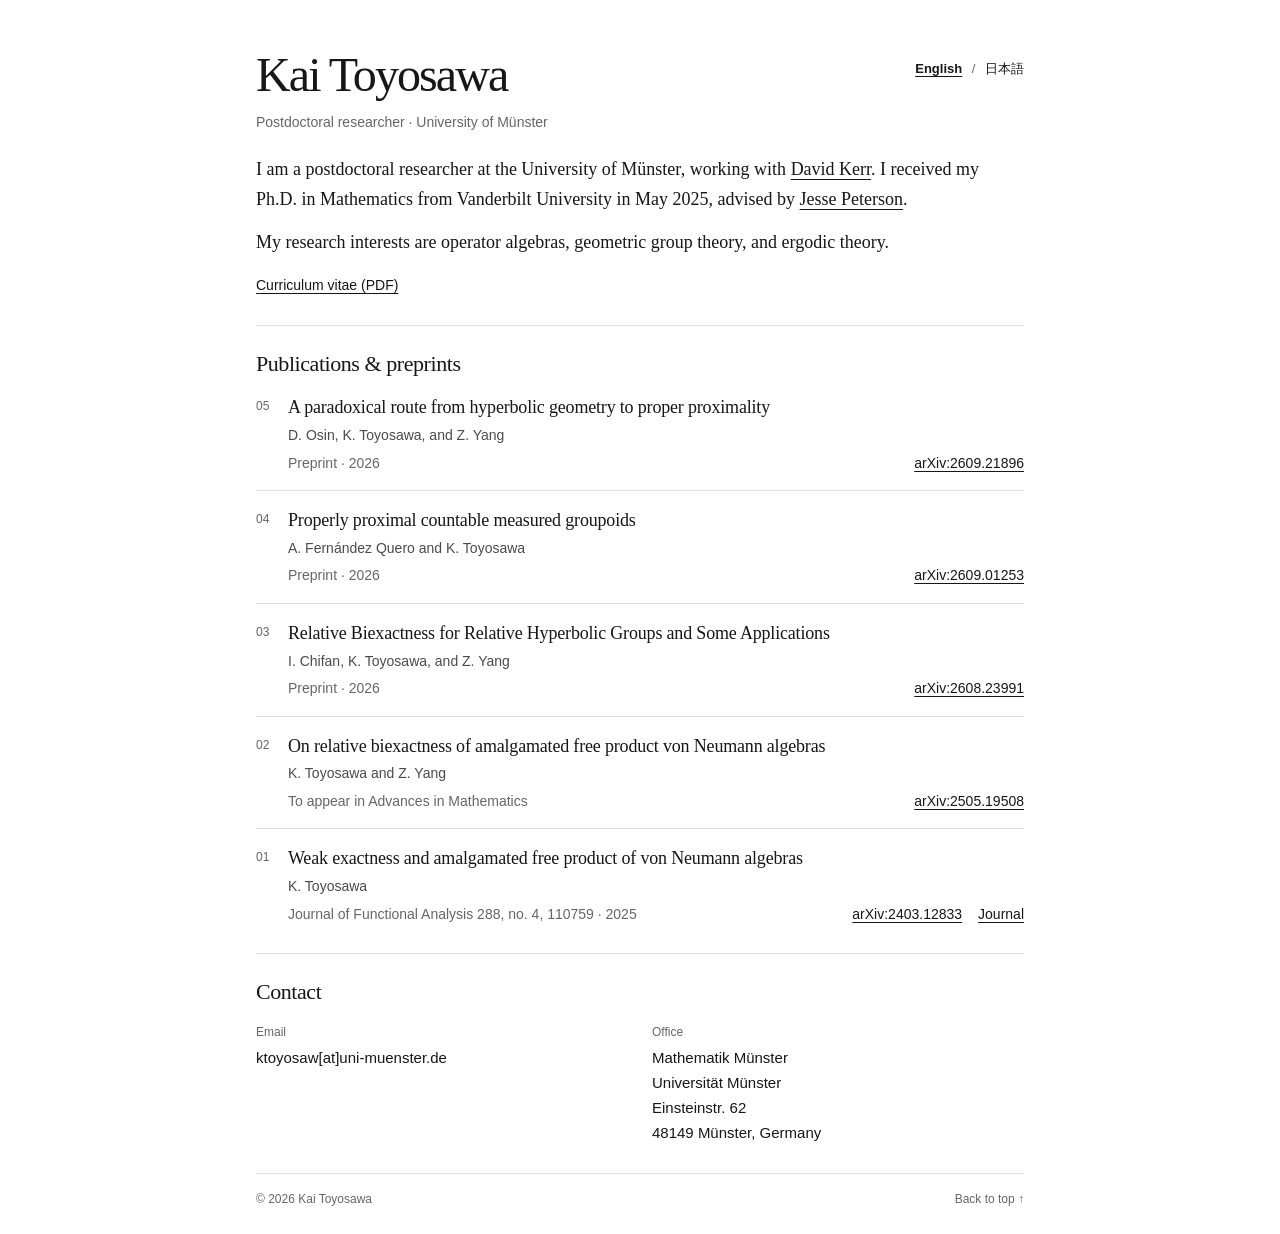
==== commit e7ed6ff4: "Refine typography, header, and publication alignment" ====
--- a/index.html
+++ b/index.html
@@ -11,33 +11,30 @@
   <link rel="alternate" hreflang="x-default" href="https://kaitoyosawa.github.io/">
   <title>Kai Toyosawa — Personal website</title>
   <link rel="icon" type="image/svg+xml" href="data:image/svg+xml,%3Csvg xmlns='http://www.w3.org/2000/svg' viewBox='0 0 32 32'%3E%3Crect width='32' height='32' fill='%23111'/%3E%3Cpath d='M9 7v18M23 7L10 18m6-6 8 13' stroke='white' stroke-width='2.5' fill='none'/%3E%3C/svg%3E">
-  <link rel="stylesheet" href="styles.css?v=20261022-compact">
+  <link rel="stylesheet" href="styles.css?v=20261022-refined">
   <script src="content.js?v=20261022-compact" defer></script>
-  <script src="site.js?v=20261022-compact" defer></script>
+  <script src="site.js?v=20261022-refined" defer></script>
 </head>
 <body>
   <a class="skip-link" href="#main">Skip to content</a>
   <div class="page-shell">
-    <header class="site-header">
-      <a class="wordmark" href="#about" id="site-name">Kai Toyosawa</a>
-      <div class="header-actions">
-        <nav class="language-switch" aria-label="Language">
-          <a href="./" lang="en" hreflang="en" aria-current="page">English</a>
-          <span aria-hidden="true">/</span>
-          <a href="ja/" lang="ja" hreflang="ja" data-language-link>日本語</a>
-        </nav>
-      </div>
-    </header>
     <main id="main">
       <section id="about" class="intro" aria-labelledby="name">
         <div class="section-body">
-          <div class="intro-heading">
-            <div>
+          <header class="intro-heading">
+            <div class="identity">
+              <h1 id="name">Kai Toyosawa</h1>
               <p class="eyebrow" id="affiliation">Postdoctoral researcher · University of Münster</p>
-              <h1 id="name">Kai Toyosawa</h1>
             </div>
-            <img id="portrait" class="portrait" alt="" hidden>
-          </div>
+            <div class="intro-tools">
+              <nav class="language-switch" aria-label="Language">
+                <a href="./" lang="en" hreflang="en" aria-current="page">English</a>
+                <span aria-hidden="true">/</span>
+                <a href="ja/" lang="ja" hreflang="ja" data-language-link>日本語</a>
+              </nav>
+              <img id="portrait" class="portrait" alt="" hidden>
+            </div>
+          </header>
           <div class="bio" id="bio">
             <p>I am a postdoctoral researcher at the University of Münster, working with <a href="http://dgkerr.com">David Kerr</a>. I received my Ph.D. in Mathematics from Vanderbilt University in May 2025, advised by <a href="https://www.math.uwaterloo.ca/~j37peter/">Jesse Peterson</a>.</p>
             <p>My research interests are operator algebras, geometric group theory, and ergodic theory.</p>
--- a/styles.css
+++ b/styles.css
@@ -9,48 +9,47 @@
 [hidden]{display:none!important}
 .skip-link{position:absolute;left:1rem;top:-5rem;background:var(--ink);color:#fff;padding:.75rem 1rem;z-index:2}
 .skip-link:focus{top:1rem}
-.page-shell{width:min(100% - 4rem,56rem);margin:0 auto}
-.site-header{min-height:4.25rem;display:flex;align-items:center;justify-content:space-between;gap:1rem;border-bottom:1px solid var(--ink)}
-.wordmark{font-size:1rem;font-weight:600;text-decoration:none;letter-spacing:-.02em}
-nav{display:flex;gap:1.75rem;font-size:.875rem}
-nav a{text-decoration:none;padding:.5rem 0}
-nav a:hover{text-decoration:underline}
-.header-actions{display:flex;align-items:center;justify-content:flex-end}
-.language-switch{gap:.6rem;align-items:center;white-space:nowrap}
+.page-shell{width:min(100% - 4rem,48rem);margin:0 auto;padding-top:3rem}
+.intro{padding-bottom:1.75rem}
+.section-body,.identity{min-width:0}
+.intro-heading{display:grid;grid-template-columns:minmax(0,1fr) auto;gap:1rem 1.5rem;align-items:start;margin-bottom:1.25rem}
+.intro-tools{display:flex;flex-direction:column;align-items:flex-end;gap:1rem;padding-top:.25rem}
+.language-switch{display:flex;gap:.6rem;align-items:center;white-space:nowrap;font-size:.8125rem}
+.language-switch a{text-decoration:none;padding:.35rem 0}
+.language-switch a:hover{text-decoration:underline}
 .language-switch span{color:var(--muted)}
 .language-switch a[aria-current="page"]{font-weight:600;text-decoration:underline}
+h1{font-family:var(--serif);font-weight:400;font-size:clamp(2.25rem,4.5vw,3rem);line-height:1.12;letter-spacing:-.04em;margin:0 0 .6rem;overflow-wrap:anywhere}
+.eyebrow{margin:0;font-size:.875rem;line-height:1.6;color:var(--muted)}
+.portrait{width:6.75rem;aspect-ratio:4/5;object-fit:cover;filter:grayscale(100%)}
+.bio{font-family:var(--serif);font-size:1.125rem;line-height:1.7}
+.bio p{margin:0 0 .75rem}.bio p:last-child{margin-bottom:0}
+.bio a{white-space:nowrap}
+.profile-links{display:flex;flex-wrap:wrap;gap:.45rem 1.25rem;font-size:.875rem;margin-top:1rem}
 html:lang(ja){--sans:Arial,Helvetica,'Yu Gothic','Hiragino Kaku Gothic ProN',Meiryo,sans-serif;--serif:Georgia,'Times New Roman','Yu Mincho','Hiragino Mincho ProN',serif}
-html:lang(ja) .bio{line-height:1.95;line-break:strict;overflow-wrap:anywhere}
+html:lang(ja) .bio{font-family:var(--sans);font-size:1rem;line-height:1.85;line-break:strict;overflow-wrap:anywhere}
 html:lang(ja) h1,html:lang(ja) h2{letter-spacing:0}
-.intro{padding:2.25rem 0 2rem}
-.section-body{min-width:0}
-.intro-heading{display:flex;align-items:flex-start;justify-content:space-between;gap:1.5rem}
-.eyebrow{margin:0 0 .65rem;font-size:.875rem;color:var(--muted)}
-h1{font-family:var(--serif);font-weight:400;font-size:clamp(2.5rem,5.2vw,3.5rem);line-height:1.08;letter-spacing:-.045em;margin:0 0 1.15rem;overflow-wrap:anywhere}
-.portrait{width:6.75rem;aspect-ratio:4/5;object-fit:cover;filter:grayscale(100%);flex-shrink:0}
-.bio{font-family:var(--serif);font-size:1.125rem;line-height:1.75;max-width:43rem}
-.bio p{margin:0 0 .85rem}.bio p:last-child{margin-bottom:0}
-.profile-links{display:flex;flex-wrap:wrap;gap:.45rem 1.25rem;font-size:.875rem;margin-top:1rem}
-.content-section{padding:1.75rem 0 2rem;border-top:1px solid var(--rule)}
-h2{font-family:var(--serif);font-size:1.5rem;font-weight:400;letter-spacing:-.025em;line-height:1.25;margin:0 0 1.1rem}
+.content-section{padding:1.5rem 0 1.75rem;border-top:1px solid var(--rule)}
+h2{font-family:var(--serif);font-size:1.375rem;font-weight:400;letter-spacing:-.02em;line-height:1.3;margin:0 0 1rem}
 .publications{list-style:none;padding:0;margin:0}
-.publication{display:grid;grid-template-columns:1.45rem minmax(0,1fr);gap:.75rem;padding:1rem 0;border-top:1px solid var(--rule)}
+.publication{display:grid;grid-template-columns:1.25rem minmax(0,1fr);gap:.75rem;padding:1rem 0;border-top:1px solid var(--rule)}
 .publication:first-child{padding-top:0;border-top:0}
 .publication:last-child{padding-bottom:0}
 .paper-number{color:var(--muted);font-size:.75rem;padding-top:.2rem;font-variant-numeric:tabular-nums}
-h3{font-family:var(--serif);font-weight:400;font-size:1.1875rem;line-height:1.45;margin:0 0 .35rem;letter-spacing:-.01em;overflow-wrap:anywhere}
-.publication p{margin:.25rem 0;font-size:.875rem;line-height:1.55;overflow-wrap:anywhere}
+h3{font-family:var(--serif);font-weight:400;font-size:1.125rem;line-height:1.45;margin:0 0 .3rem;letter-spacing:-.01em;overflow-wrap:anywhere}
+.publication p{margin:.2rem 0;font-size:.875rem;line-height:1.55;overflow-wrap:anywhere}
 .paper-authors{color:#4b4b4b}.paper-venue{color:var(--muted)}
-.paper-meta{display:flex;flex-wrap:wrap;align-items:baseline;gap:.25rem 1rem;margin-top:.3rem;font-size:.875rem;line-height:1.6;overflow-wrap:anywhere}
-.paper-links{display:flex;flex-wrap:wrap;gap:.25rem 1rem;margin:0;font-size:inherit;line-height:inherit}
+.paper-meta{display:grid;grid-template-columns:minmax(0,1fr) auto;align-items:baseline;gap:.25rem 1.25rem;margin-top:.3rem;font-size:.875rem;line-height:1.6;overflow-wrap:anywhere}
+.paper-links{display:flex;justify-content:flex-end;flex-wrap:wrap;gap:.25rem 1rem;margin:0;font-size:inherit;line-height:inherit}
+.paper-links a{white-space:nowrap}
 .contact-grid{display:grid;grid-template-columns:minmax(0,1fr) minmax(0,1fr);gap:1.5rem}
-.contact-label{display:block;font-size:.75rem;color:var(--muted);margin-bottom:.4rem}
-.contact-grid p{margin:0;font-size:1rem;overflow-wrap:anywhere;white-space:pre-line}
-.site-footer{border-top:1px solid var(--ink);padding:1rem 0 1.25rem;display:flex;justify-content:space-between;align-items:baseline;gap:1rem;flex-wrap:wrap;font-size:.75rem;color:var(--muted)}
-.site-footer a{text-decoration:none;font-size:.8125rem}.site-footer a:hover{text-decoration:underline}
+.contact-label{display:block;font-size:.75rem;color:var(--muted);margin-bottom:.25rem}
+.contact-grid p{margin:0;font-size:.9375rem;line-height:1.65;overflow-wrap:anywhere;white-space:pre-line}
+.site-footer{border-top:1px solid var(--rule);padding:1rem 0 1.5rem;display:flex;justify-content:space-between;align-items:baseline;gap:1rem;flex-wrap:wrap;font-size:.75rem;color:var(--muted)}
+.site-footer a{text-decoration:none}.site-footer a:hover{text-decoration:underline}
 .draft-note{border:1px solid var(--rule);padding:.15rem .5rem}
-@media(max-width:800px){.page-shell{width:calc(100% - 3rem)}.portrait{width:5.5rem}}
 @media(max-width:720px){.contact-grid{grid-template-columns:minmax(0,1fr);gap:1rem}}
-@media(max-width:600px){html{scroll-padding-top:1rem}.page-shell{width:calc(100% - 2.5rem)}.site-header{min-height:3.75rem;gap:.5rem 1rem;flex-wrap:wrap;padding:.65rem 0}.language-switch{gap:.5rem}.intro{padding:1.75rem 0}.intro-heading{gap:1rem}h1{margin-bottom:1rem}.content-section{padding:1.5rem 0 1.75rem}.publication{gap:.6rem;grid-template-columns:1.2rem minmax(0,1fr);padding:.9rem 0}.paper-meta{flex-direction:column;align-items:flex-start;gap:.1rem}.paper-links{gap:.25rem 1rem}.paper-links a{display:inline-block;padding:.2rem 0}.site-footer{gap:.75rem}.draft-note{order:3}.portrait{width:4.5rem}}
+@media(max-width:600px){html{scroll-padding-top:1rem}.page-shell{width:calc(100% - 2.5rem);padding-top:1.5rem}.intro{padding-bottom:1.5rem}.intro-heading{column-gap:1rem}.portrait{width:4.5rem}.content-section{padding:1.35rem 0 1.5rem}.publication{gap:.5rem;grid-template-columns:1.1rem minmax(0,1fr);padding:.9rem 0}.paper-meta{grid-template-columns:minmax(0,1fr);gap:.1rem}.paper-links{justify-content:flex-start;gap:.25rem 1rem}.paper-links a{display:inline-block;padding:.2rem 0}.site-footer{gap:.75rem}.draft-note{order:3}}
+@media(max-width:420px){.intro-heading{grid-template-columns:1fr;row-gap:.9rem}.intro-tools{grid-row:1;padding-top:0}.language-switch{gap:.5rem}}
 @media(prefers-reduced-motion:reduce){html{scroll-behavior:auto}}
-@media print{.page-shell{width:100%}nav,.skip-link,.site-footer a,.draft-note{display:none}.site-header{min-height:3rem}.intro{padding:1.5rem 0}.content-section{padding:1rem 0}.publication{break-inside:avoid}a{text-decoration:none}}
+@media print{.page-shell{width:100%;padding-top:0}nav,.skip-link,.site-footer a,.draft-note{display:none}.intro-heading{grid-template-columns:minmax(0,1fr) auto}.intro-tools{grid-row:auto}.intro{padding-bottom:1rem}.content-section{padding:1rem 0}.publication{break-inside:avoid}a{text-decoration:none}}
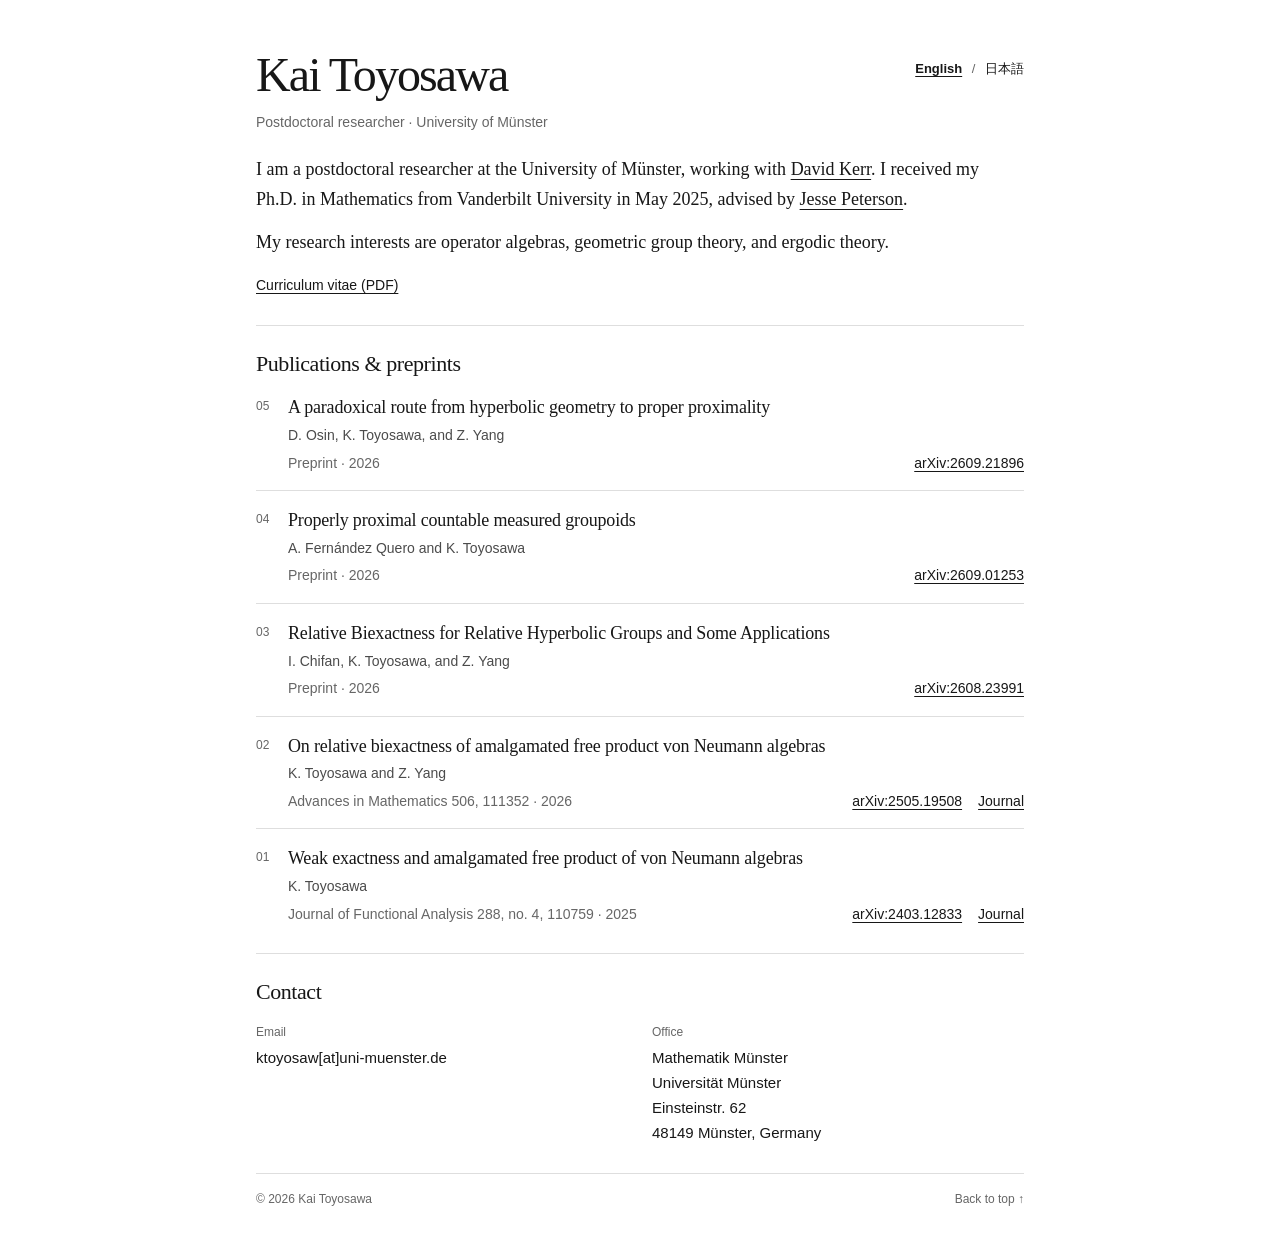
==== commit b6d55944: "Update published Advances in Mathematics citation and CV" ====
--- a/index.html
+++ b/index.html
@@ -12,7 +12,7 @@
   <title>Kai Toyosawa — Personal website</title>
   <link rel="icon" type="image/svg+xml" href="data:image/svg+xml,%3Csvg xmlns='http://www.w3.org/2000/svg' viewBox='0 0 32 32'%3E%3Crect width='32' height='32' fill='%23111'/%3E%3Cpath d='M9 7v18M23 7L10 18m6-6 8 13' stroke='white' stroke-width='2.5' fill='none'/%3E%3C/svg%3E">
   <link rel="stylesheet" href="styles.css?v=20261022-refined">
-  <script src="content.js?v=20261022-compact" defer></script>
+  <script src="content.js?v=20261028-published" defer></script>
   <script src="site.js?v=20261022-refined" defer></script>
 </head>
 <body>
@@ -51,7 +51,7 @@
             <li class="publication"><span class="paper-number" aria-hidden="true">05</span><div><h3>A paradoxical route from hyperbolic geometry to proper proximality</h3><p class="paper-authors">D. Osin, K. Toyosawa, and Z. Yang</p><div class="paper-meta"><span class="paper-venue">Preprint · 2026</span><div class="paper-links"><a href="https://arxiv.org/abs/2609.21896">arXiv:2609.21896</a></div></div></div></li>
             <li class="publication"><span class="paper-number" aria-hidden="true">04</span><div><h3>Properly proximal countable measured groupoids</h3><p class="paper-authors">A. Fernández Quero and K. Toyosawa</p><div class="paper-meta"><span class="paper-venue">Preprint · 2026</span><div class="paper-links"><a href="https://arxiv.org/abs/2609.01253">arXiv:2609.01253</a></div></div></div></li>
             <li class="publication"><span class="paper-number" aria-hidden="true">03</span><div><h3>Relative Biexactness for Relative Hyperbolic Groups and Some Applications</h3><p class="paper-authors">I. Chifan, K. Toyosawa, and Z. Yang</p><div class="paper-meta"><span class="paper-venue">Preprint · 2026</span><div class="paper-links"><a href="https://arxiv.org/abs/2608.23991">arXiv:2608.23991</a></div></div></div></li>
-            <li class="publication"><span class="paper-number" aria-hidden="true">02</span><div><h3>On relative biexactness of amalgamated free product von Neumann algebras</h3><p class="paper-authors">K. Toyosawa and Z. Yang</p><div class="paper-meta"><span class="paper-venue">To appear in Advances in Mathematics</span><div class="paper-links"><a href="https://arxiv.org/abs/2505.19508">arXiv:2505.19508</a></div></div></div></li>
+            <li class="publication"><span class="paper-number" aria-hidden="true">02</span><div><h3>On relative biexactness of amalgamated free product von Neumann algebras</h3><p class="paper-authors">K. Toyosawa and Z. Yang</p><div class="paper-meta"><span class="paper-venue">Advances in Mathematics 506, 111352 · 2026</span><div class="paper-links"><a href="https://arxiv.org/abs/2505.19508">arXiv:2505.19508</a><a href="https://doi.org/10.1016/j.aim.2026.111352">Journal</a></div></div></div></li>
             <li class="publication"><span class="paper-number" aria-hidden="true">01</span><div><h3>Weak exactness and amalgamated free product of von Neumann algebras</h3><p class="paper-authors">K. Toyosawa</p><div class="paper-meta"><span class="paper-venue">Journal of Functional Analysis 288, no. 4, 110759 · 2025</span><div class="paper-links"><a href="https://arxiv.org/abs/2403.12833">arXiv:2403.12833</a><a href="https://doi.org/10.1016/j.jfa.2024.110759">Journal</a></div></div></div></li>
           </ol>
         </div>
